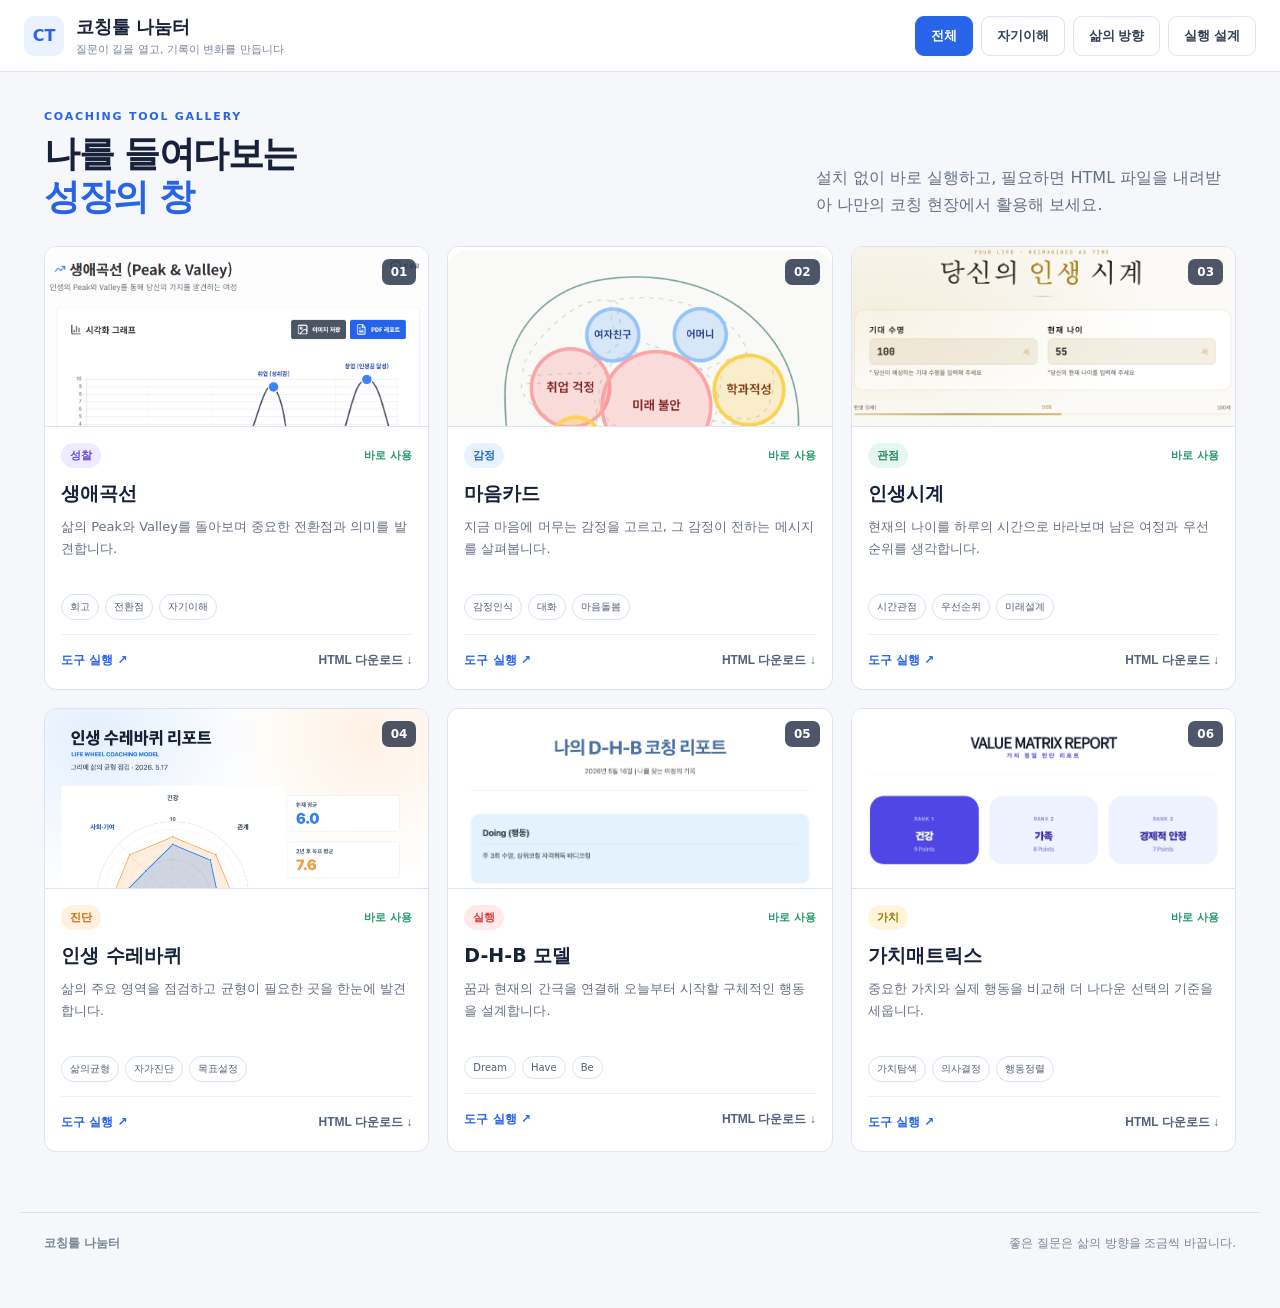
==== index.html @ b0fce7c8 "Initial commit" ====
<!doctype html>
<html lang="ko">
<head>
  <meta charset="utf-8">
  <meta name="viewport" content="width=device-width,initial-scale=1">
  <meta name="description" content="삶을 이해하고 새로운 방향을 발견하는 코칭 도구 나눔터">
  <title>코칭툴 나눔터</title>
  <link rel="stylesheet" href="assets/main.css">
</head>
<body>
  <header class="site-header">
    <a class="brand" href="./" aria-label="코칭툴 나눔터 홈">
      <span class="brand-mark">CT</span>
      <span><strong>코칭툴 나눔터</strong><small>질문이 길을 열고, 기록이 변화를 만듭니다</small></span>
    </a>
    <nav id="toolFilters" class="filters" aria-label="코칭 도구 분류">
      <button class="filter active" type="button" data-filter="all">전체</button>
    </nav>
  </header>

  <main>
    <section class="intro" aria-labelledby="page-title">
      <div>
        <p class="eyebrow">COACHING TOOL GALLERY</p>
        <h1 id="page-title">나를 들여다보는<br><em>성장의 창</em></h1>
      </div>
      <p>설치 없이 바로 실행하고, 필요하면 HTML 파일을 내려받아 나만의 코칭 현장에서 활용해 보세요.</p>
    </section>

    <section id="toolGallery" class="gallery" aria-label="코칭 도구 목록" aria-live="polite">
      <div class="gallery-message">코칭 도구를 불러오고 있습니다.</div>
    </section>
  </main>

  <footer><strong>코칭툴 나눔터</strong><span>좋은 질문은 삶의 방향을 조금씩 바꿉니다.</span></footer>
  <div class="toast" role="status" aria-live="polite"></div>
  <!-- file:// 더블클릭 실행에서는 브라우저가 tools.json 요청을 차단하므로 기본 등록부를 사용합니다. -->
  <script id="fallbackRegistry" type="application/json">
  {
    "schemaVersion": 1,
    "categories": [
      { "id": "self", "name": "자기이해" },
      { "id": "life", "name": "삶의 방향" },
      { "id": "action", "name": "실행 설계" }
    ],
    "tools": [
      { "id": "life-curve", "order": 1, "title": "생애곡선", "description": "삶의 Peak와 Valley를 돌아보며 중요한 전환점과 의미를 발견합니다.", "category": "life", "badge": "성찰", "badgeColor": "purple", "html": "tools/life-curve.html", "image": "assets/images/life-curve.png", "downloadName": "생애곡선.html", "tags": ["회고", "전환점", "자기이해"], "enabled": true },
      { "id": "mind-card", "order": 2, "title": "마음카드", "description": "지금 마음에 머무는 감정을 고르고, 그 감정이 전하는 메시지를 살펴봅니다.", "category": "self", "badge": "감정", "badgeColor": "blue", "html": "tools/mind-card.html", "image": "assets/images/mind-card.png", "downloadName": "마음카드.html", "tags": ["감정인식", "대화", "마음돌봄"], "enabled": true },
      { "id": "life-clock", "order": 3, "title": "인생시계", "description": "현재의 나이를 하루의 시간으로 바라보며 남은 여정과 우선순위를 생각합니다.", "category": "life", "badge": "관점", "badgeColor": "green", "html": "tools/life-clock.html", "image": "assets/images/life-clock.png", "downloadName": "인생시계.html", "tags": ["시간관점", "우선순위", "미래설계"], "enabled": true },
      { "id": "life-wheel", "order": 4, "title": "인생 수레바퀴", "description": "삶의 주요 영역을 점검하고 균형이 필요한 곳을 한눈에 발견합니다.", "category": "self", "badge": "진단", "badgeColor": "orange", "html": "tools/life-wheel.html", "image": "assets/images/life-wheel.png", "downloadName": "인생수레바퀴.html", "tags": ["삶의균형", "자가진단", "목표설정"], "enabled": true },
      { "id": "dhb-model", "order": 5, "title": "D-H-B 모델", "description": "꿈과 현재의 간극을 연결해 오늘부터 시작할 구체적인 행동을 설계합니다.", "category": "action", "badge": "실행", "badgeColor": "red", "html": "tools/dhb-model.html", "image": "assets/images/dhb-model.png", "downloadName": "D-H-B_모델.html", "tags": ["Dream", "Have", "Be"], "enabled": true },
      { "id": "value-matrix", "order": 6, "title": "가치매트릭스", "description": "중요한 가치와 실제 행동을 비교해 더 나다운 선택의 기준을 세웁니다.", "category": "action", "badge": "가치", "badgeColor": "yellow", "html": "tools/value-matrix.html", "image": "assets/images/value-matrix.png", "downloadName": "가치매트릭스.html", "tags": ["가치탐색", "의사결정", "행동정렬"], "enabled": true }
    ]
  }
  </script>
  <script src="assets/app.js"></script>
</body>
</html>
---- assets/main.css ----
:root{--ink:#17213a;--muted:#667085;--line:#dce3ef;--blue:#2864e8;--bg:#f5f7fb;--shadow:0 10px 28px rgba(23,33,58,.09)}
*{box-sizing:border-box}
body{margin:0;background:var(--bg);color:var(--ink);font-family:Pretendard,"Noto Sans KR",system-ui,sans-serif}
.site-header{height:72px;padding:0 max(24px,calc((100% - 1240px)/2));display:flex;align-items:center;justify-content:space-between;background:#fff;border-bottom:1px solid var(--line);position:sticky;top:0;z-index:10}
.brand{display:flex;align-items:center;gap:12px;color:inherit;text-decoration:none}
.brand-mark{width:40px;height:40px;border-radius:10px;display:grid;place-items:center;background:#eaf1ff;color:var(--blue);font-weight:900}
.brand strong{font-size:18px;display:block}.brand small{display:block;color:#7a8498;font-size:11px;margin-top:3px}
.filters{display:flex;gap:8px}.filter{border:1px solid var(--line);background:#fff;border-radius:9px;padding:10px 15px;color:#344054;cursor:pointer;font-weight:700}
.filter:hover,.filter.active{background:var(--blue);border-color:var(--blue);color:#fff}
main{max-width:1240px;margin:auto;padding:34px 24px 60px}
.intro{display:flex;align-items:flex-end;justify-content:space-between;margin:4px 0 28px}
.eyebrow{font-size:11px;letter-spacing:.16em;color:var(--blue);font-weight:900;margin:0 0 9px}
.intro h1{font-size:36px;line-height:1.2;margin:0;letter-spacing:-.04em}.intro em{font-style:normal;color:var(--blue)}
.intro>p{max-width:420px;color:var(--muted);line-height:1.7;margin:0}
.gallery{display:grid;grid-template-columns:repeat(3,1fr);gap:18px}
.gallery-message{grid-column:1/-1;min-height:180px;display:grid;place-items:center;padding:32px;border:1px dashed #bdc8da;border-radius:12px;background:#fff;color:var(--muted);text-align:center}
.gallery-message.error{border-color:#efb7b7;background:#fff8f8;color:#b42318}
.card{background:#fff;border:1px solid var(--line);border-radius:12px;overflow:hidden;transition:.25s;cursor:pointer;outline:none}
.card:hover,.card:focus-visible{transform:translateY(-5px);box-shadow:var(--shadow);border-color:#b8c9ee}
.thumb{height:180px;position:relative;overflow:hidden;background:#eef2f7;border-bottom:1px solid var(--line)}
.thumb img{width:100%;height:100%;object-fit:cover;object-position:top}.thumb.image-error img{display:none}
.thumb.image-error::after{content:"미리보기 이미지 없음";position:absolute;inset:0;display:grid;place-items:center;color:#7a8498;font-size:13px;font-weight:700}
.number{position:absolute;top:12px;right:12px;background:rgba(23,33,58,.76);color:#fff;border-radius:7px;padding:6px 9px;font-size:12px;font-weight:900}
.card-body{padding:16px}.meta{display:flex;align-items:center;justify-content:space-between}
.badge{border-radius:999px;padding:5px 9px;font-size:11px;font-weight:900}.purple{background:#eeeaff;color:#6848d7}.blue{background:#e7f1ff;color:#1766c2}.green{background:#e6f7ef;color:#19865e}.orange{background:#fff0df;color:#c76c0c}.red{background:#ffe9e9;color:#d53e3e}.yellow{background:#fff6d9;color:#9b7100}
.status{font-size:11px;color:#229a6a;font-weight:800}.card h2{font-size:19px;margin:13px 0 9px}.card p{font-size:13px;color:var(--muted);line-height:1.65;min-height:64px;margin:0}
.tags{display:flex;gap:6px;flex-wrap:wrap;margin:14px 0}.tags span{border:1px solid var(--line);padding:5px 8px;border-radius:999px;font-size:10px;color:#526077}
.actions{border-top:1px solid #edf0f5;padding-top:13px;display:flex;justify-content:space-between;align-items:center}.actions a,.actions button{font-size:12px;font-weight:900;color:var(--blue);text-decoration:none;border:0;background:none;padding:4px 0;cursor:pointer}.actions button{color:#53627a}.actions a:hover,.actions button:hover{text-decoration:underline}
footer{max-width:1240px;margin:0 auto 34px;padding:22px 24px;border-top:1px solid var(--line);display:flex;justify-content:space-between;color:#7a8498;font-size:12px}
.toast{position:fixed;left:50%;bottom:26px;transform:translate(-50%,20px);background:#17213a;color:#fff;padding:12px 18px;border-radius:9px;opacity:0;pointer-events:none;transition:.25s;font-size:13px}.toast.show{opacity:1;transform:translate(-50%,0)}
@media(max-width:900px){.gallery{grid-template-columns:repeat(2,1fr)}.intro{align-items:flex-start;gap:20px;flex-direction:column}.filters{overflow:auto;max-width:55%}}
@media(max-width:620px){.site-header{height:auto;align-items:flex-start;gap:14px;flex-direction:column;padding:14px 16px}.filters{max-width:100%;width:100%;padding-bottom:2px}.filter{white-space:nowrap;padding:8px 12px}.brand small{display:none}main{padding:26px 14px 46px}.intro h1{font-size:30px}.gallery{grid-template-columns:1fr}.thumb{height:190px}footer{margin:0 14px 24px;padding:20px 0;gap:10px;flex-direction:column}}
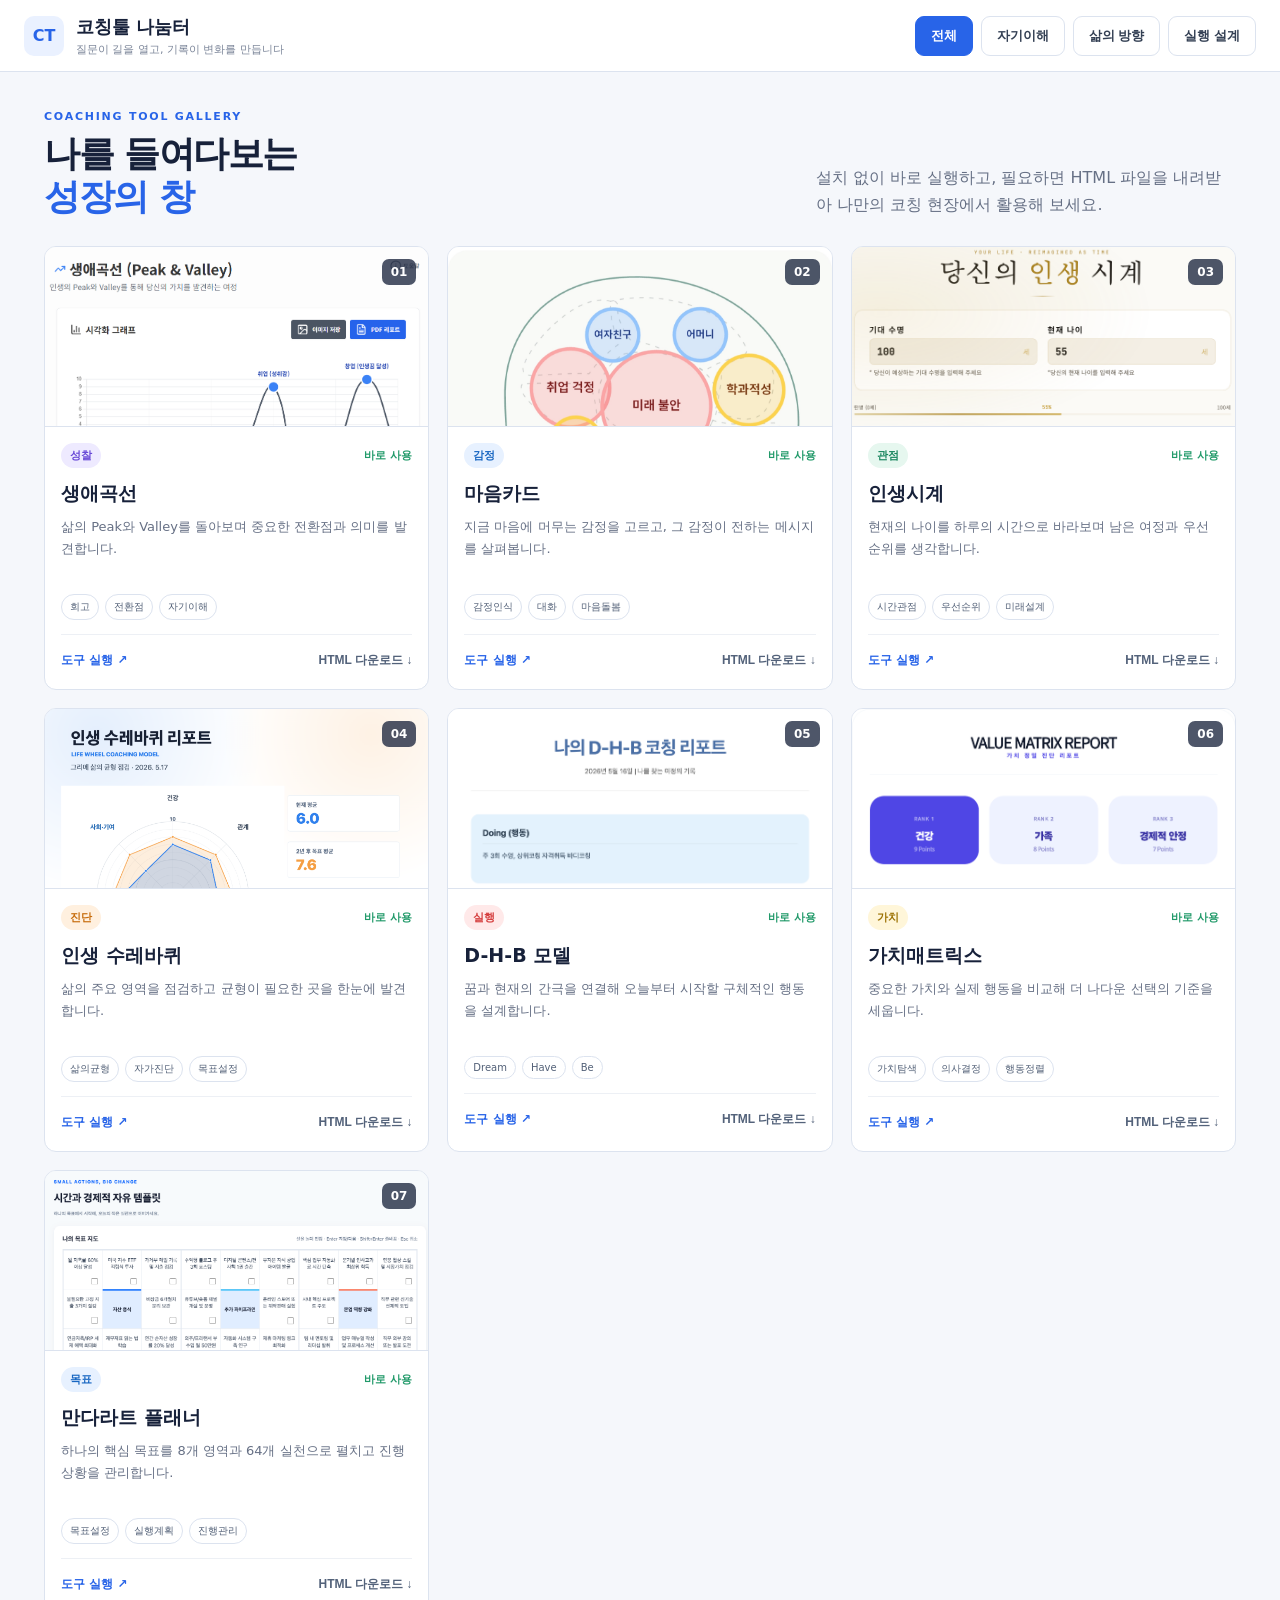
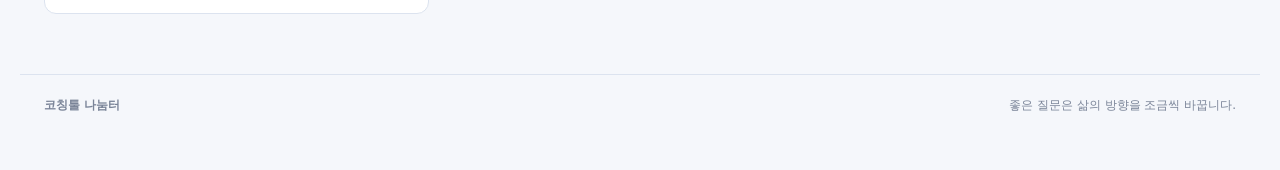
==== commit 1bd574cf: "Add Mandalart planner to coaching tools" ====
--- a/index.html
+++ b/index.html
@@ -49,7 +49,8 @@
       { "id": "life-clock", "order": 3, "title": "인생시계", "description": "현재의 나이를 하루의 시간으로 바라보며 남은 여정과 우선순위를 생각합니다.", "category": "life", "badge": "관점", "badgeColor": "green", "html": "tools/life-clock.html", "image": "assets/images/life-clock.png", "downloadName": "인생시계.html", "tags": ["시간관점", "우선순위", "미래설계"], "enabled": true },
       { "id": "life-wheel", "order": 4, "title": "인생 수레바퀴", "description": "삶의 주요 영역을 점검하고 균형이 필요한 곳을 한눈에 발견합니다.", "category": "self", "badge": "진단", "badgeColor": "orange", "html": "tools/life-wheel.html", "image": "assets/images/life-wheel.png", "downloadName": "인생수레바퀴.html", "tags": ["삶의균형", "자가진단", "목표설정"], "enabled": true },
       { "id": "dhb-model", "order": 5, "title": "D-H-B 모델", "description": "꿈과 현재의 간극을 연결해 오늘부터 시작할 구체적인 행동을 설계합니다.", "category": "action", "badge": "실행", "badgeColor": "red", "html": "tools/dhb-model.html", "image": "assets/images/dhb-model.png", "downloadName": "D-H-B_모델.html", "tags": ["Dream", "Have", "Be"], "enabled": true },
-      { "id": "value-matrix", "order": 6, "title": "가치매트릭스", "description": "중요한 가치와 실제 행동을 비교해 더 나다운 선택의 기준을 세웁니다.", "category": "action", "badge": "가치", "badgeColor": "yellow", "html": "tools/value-matrix.html", "image": "assets/images/value-matrix.png", "downloadName": "가치매트릭스.html", "tags": ["가치탐색", "의사결정", "행동정렬"], "enabled": true }
+      { "id": "value-matrix", "order": 6, "title": "가치매트릭스", "description": "중요한 가치와 실제 행동을 비교해 더 나다운 선택의 기준을 세웁니다.", "category": "action", "badge": "가치", "badgeColor": "yellow", "html": "tools/value-matrix.html", "image": "assets/images/value-matrix.png", "downloadName": "가치매트릭스.html", "tags": ["가치탐색", "의사결정", "행동정렬"], "enabled": true },
+      { "id": "mandalart", "order": 7, "title": "만다라트 플래너", "description": "하나의 핵심 목표를 8개 영역과 64개 실천으로 펼치고 진행 상황을 관리합니다.", "category": "action", "badge": "목표", "badgeColor": "blue", "html": "tools/mandalart.html", "image": "assets/images/mandalart.png", "downloadName": "만다라트.html", "tags": ["목표설정", "실행계획", "진행관리"], "enabled": true }
     ]
   }
   </script>
